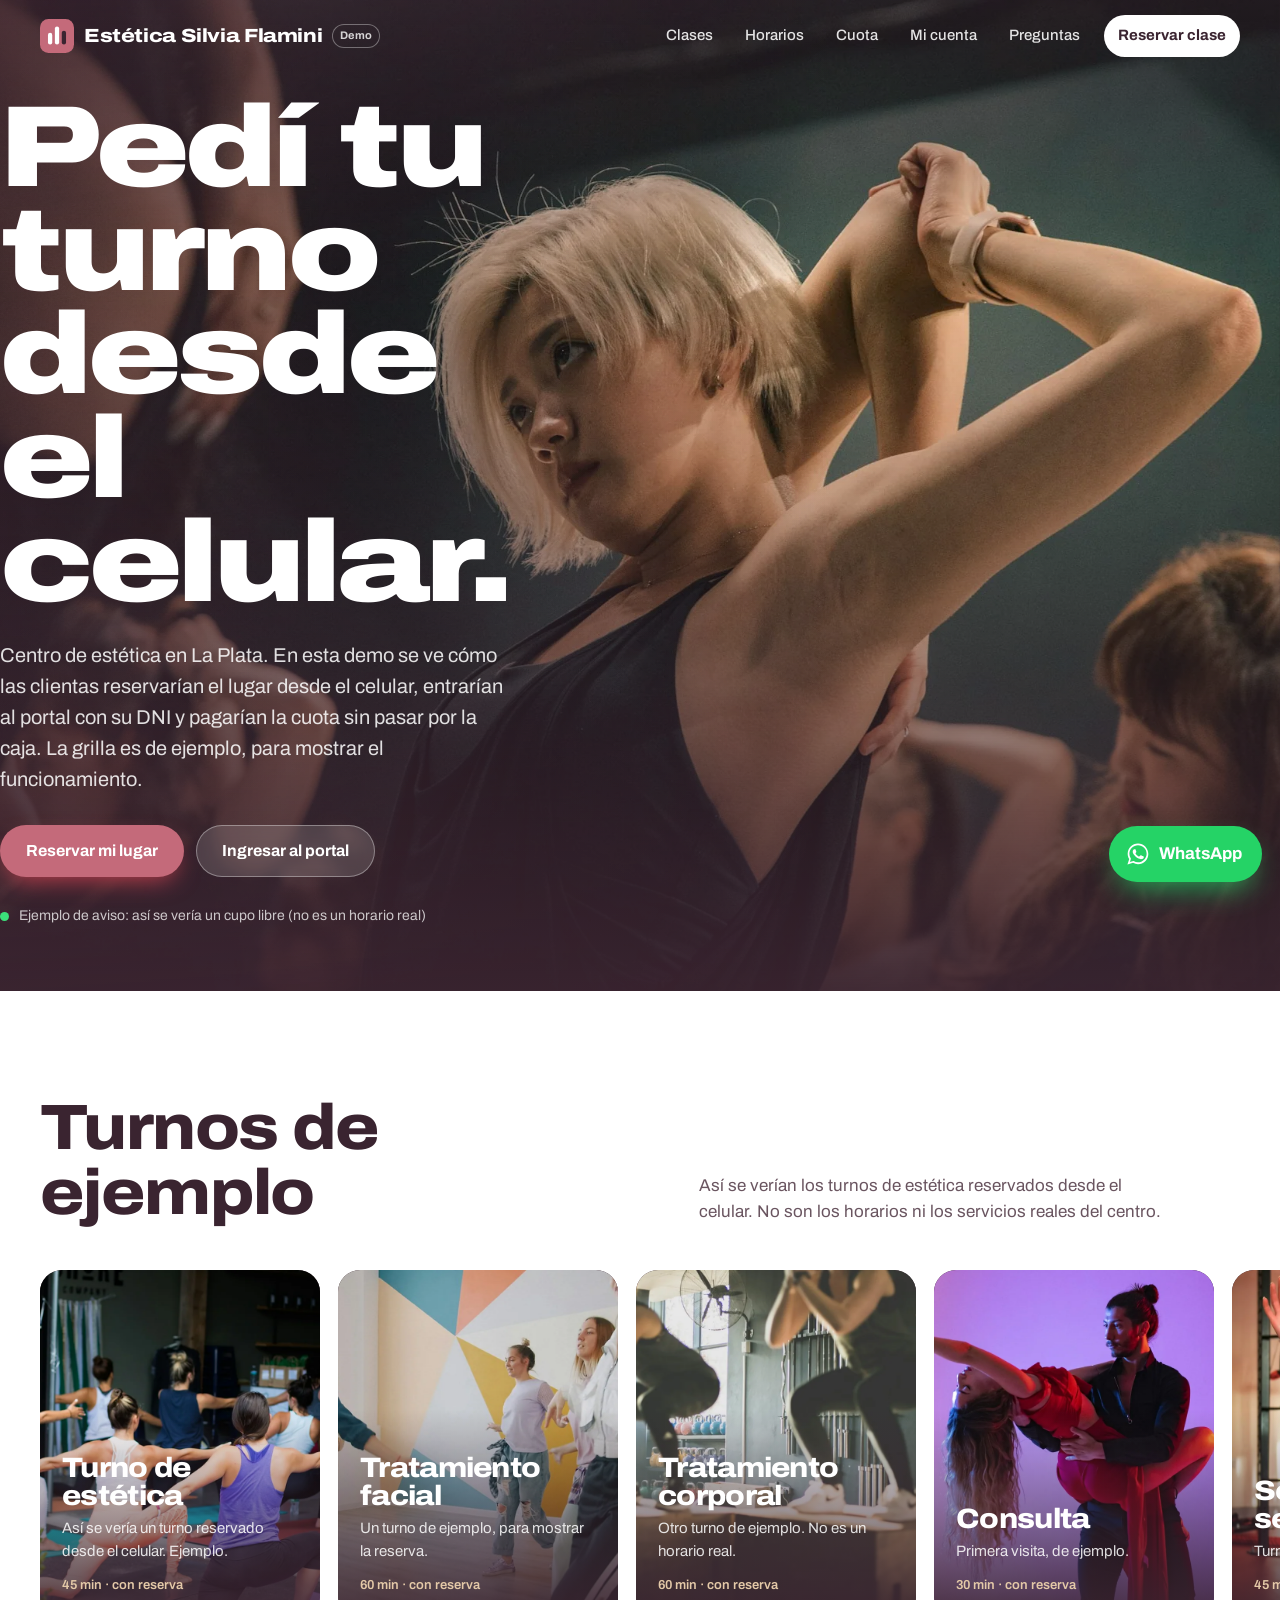
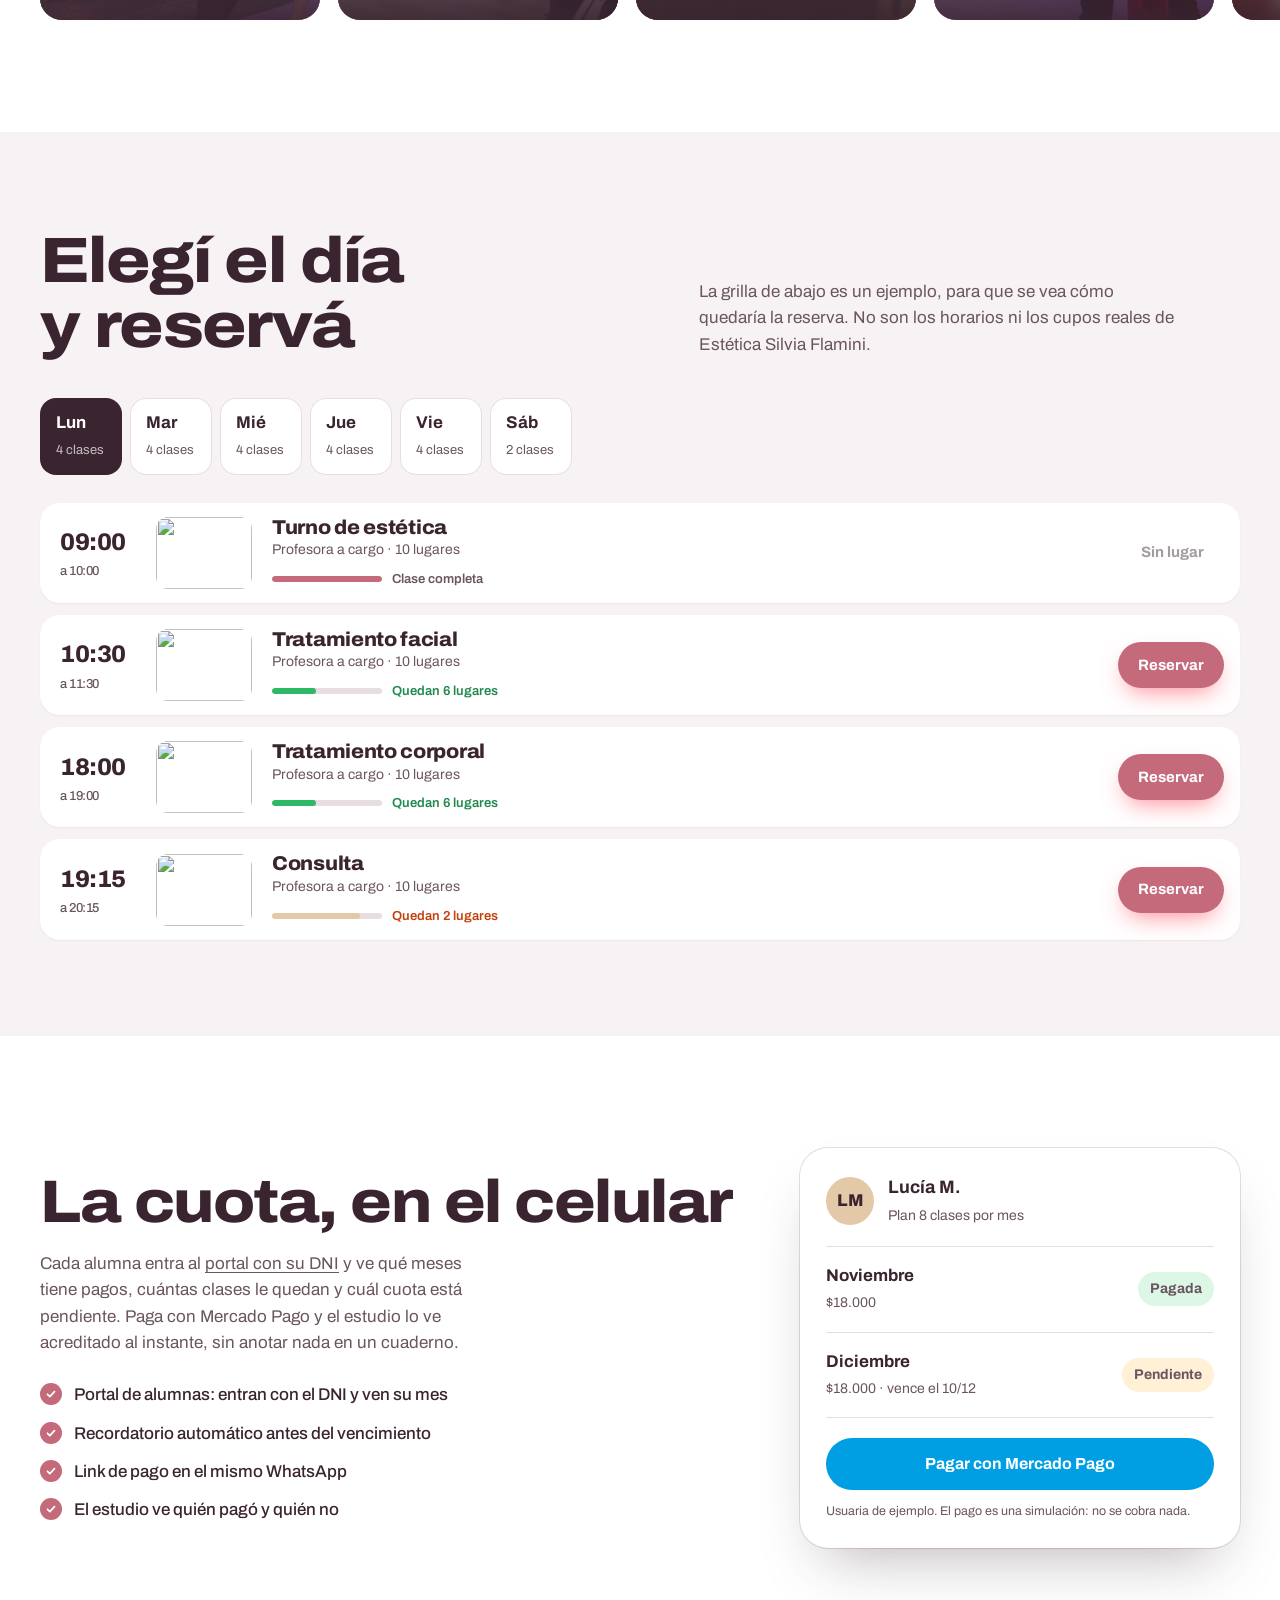
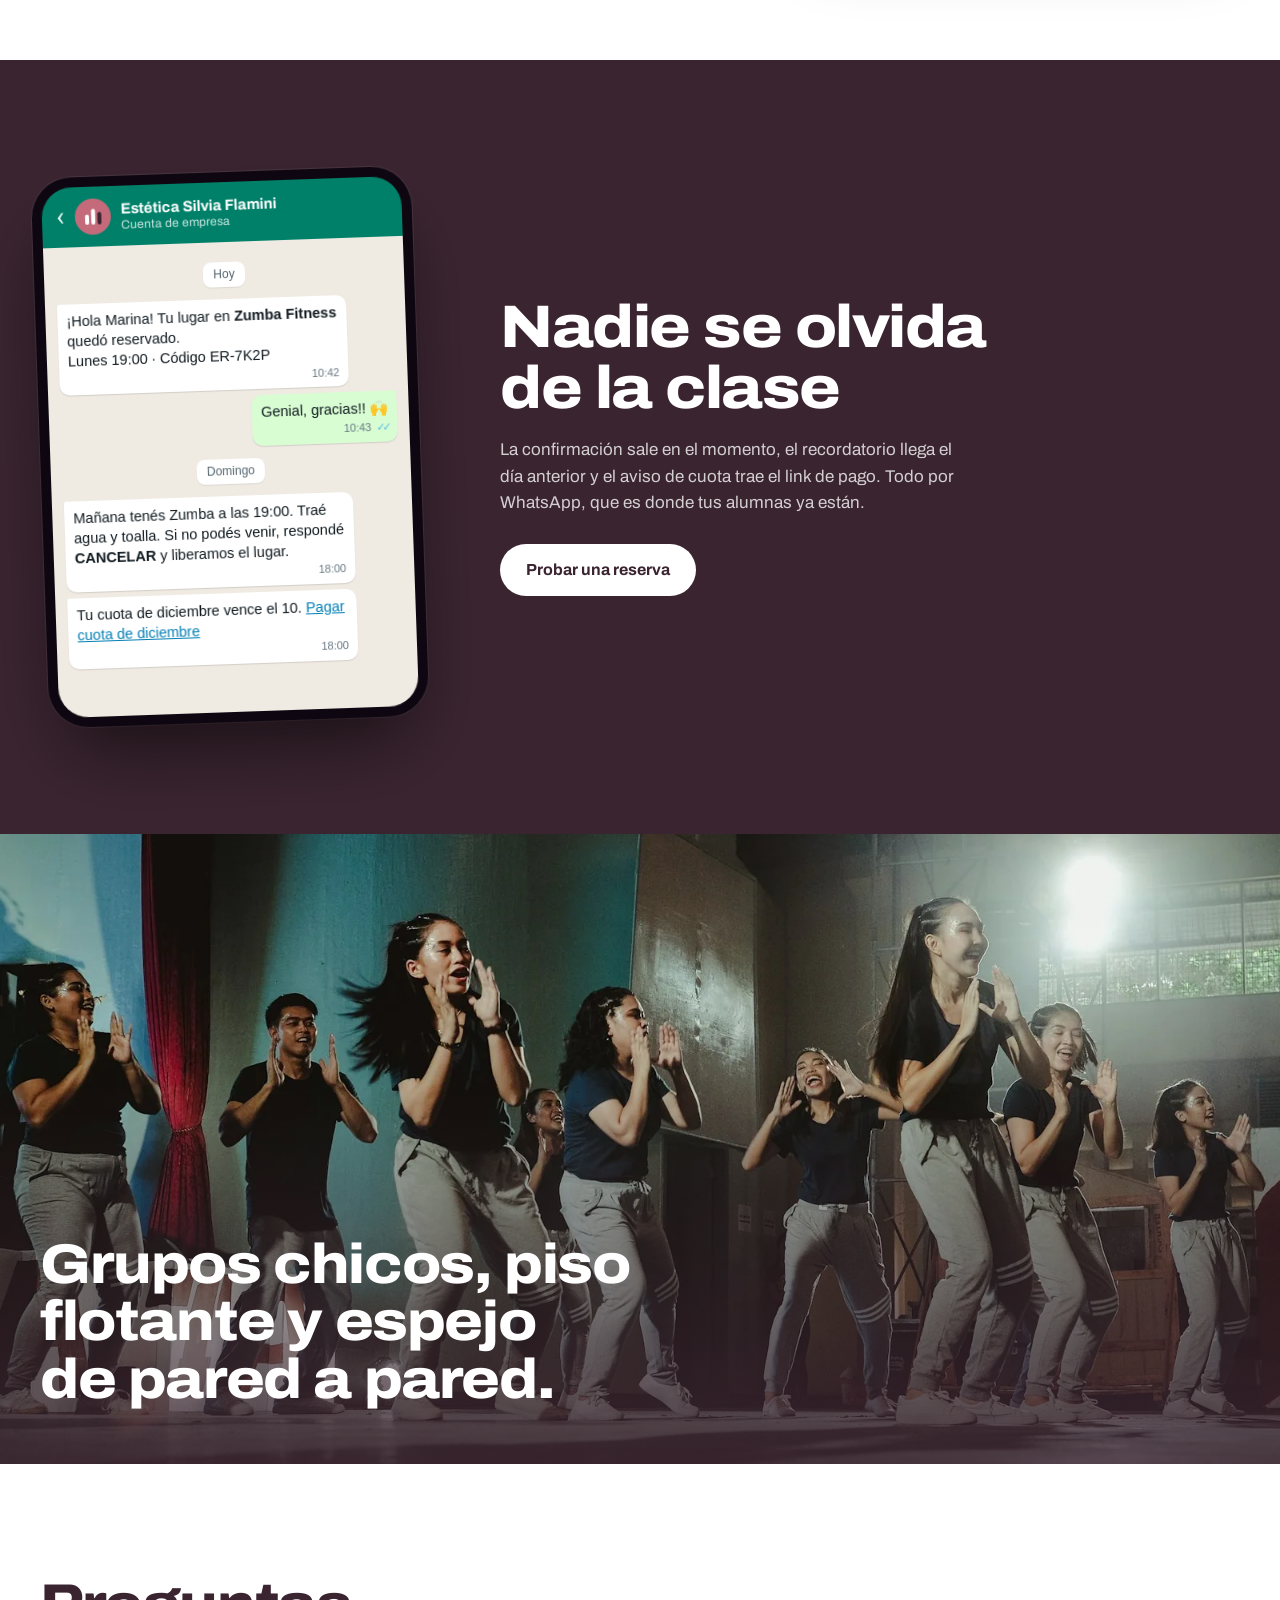
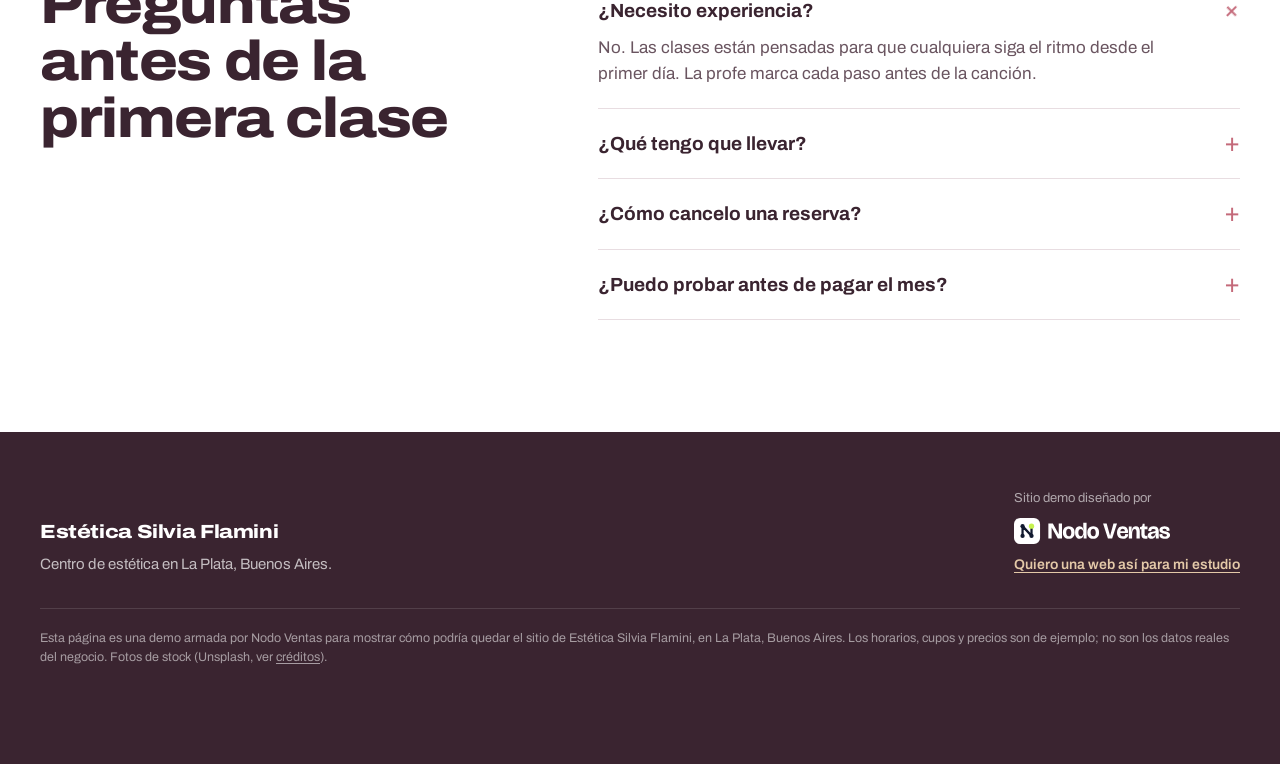
==== index.html @ 3a7e51ef "Demo personalizada de Nodo Ventas: demo-estetica-silvia-flamini-la-plata" ====
<!DOCTYPE html>
<html lang="es-AR">
<head>
  <meta charset="utf-8">
  <meta name="viewport" content="width=device-width, initial-scale=1, viewport-fit=cover">
  <title>Estética Silvia Flamini · La Plata</title>
  <meta name="description" content="Demo de Nodo Ventas para Estética Silvia Flamini, centro de estética en La Plata: reserva desde el celular, portal y cuota. Horarios y precios de ejemplo.">
  <meta name="robots" content="noindex, nofollow">
  <meta name="theme-color" content="#3A2430">
  <link rel="icon" href="favicon.svg" type="image/svg+xml">
  <link rel="preconnect" href="https://fonts.googleapis.com">
  <link rel="preconnect" href="https://fonts.gstatic.com" crossorigin>
  <link href="https://fonts.googleapis.com/css2?family=Archivo:wdth,wght@62..125,400..900&display=swap" rel="stylesheet">
  <link rel="preload" as="image" href="img/hero.webp">
  <link rel="stylesheet" href="styles.css">
</head>
<body>
  <a class="skip" href="#contenido">Saltar al contenido</a>

  <header class="site-header" id="top">
    <div class="wrap header-inner">
      <a class="brand" href="#inicio" aria-label="Estética Silvia Flamini, inicio">
        <svg class="brand-mark" viewBox="0 0 64 64" aria-hidden="true"><rect width="64" height="64" rx="16" fill="#C46A7A"/><rect x="15" y="26" width="8" height="22" rx="4" fill="#fff"/><rect x="28" y="14" width="8" height="34" rx="4" fill="#fff"/><rect x="41" y="22" width="8" height="26" rx="4" fill="#3A2430"/></svg>
        <span class="brand-name">Estética Silvia Flamini</span>
      </a>
      <a class="demo-tag" href="oferta/" title="Sitio demo hecho por Nodo Ventas">Demo</a>
      <button class="menu-btn" type="button" aria-expanded="false" aria-controls="nav" aria-label="Abrir menú"><span></span><span></span></button>
      <nav class="nav" id="nav">
        <a href="#clases">Clases</a>
        <a href="#horarios">Horarios</a>
        <a href="#cuota">Cuota</a>
        <a href="mi-cuenta/">Mi cuenta</a>
        <a href="#preguntas">Preguntas</a>
        <a class="nav-cta" href="#horarios">Reservar clase</a>
      </nav>
    </div>
  </header>

  <main id="contenido">
    <section class="hero" id="inicio">
      <img class="hero-img" src="img/hero.webp" alt="Alumna bailando con los brazos en alto en una clase" width="1920" height="1280" fetchpriority="high">
      <div class="hero-shade" aria-hidden="true"></div>
      <div class="wrap hero-inner no-video">
        <div class="hero-copy">
        <h1 class="hero-title"><span>Pedí tu turno</span> <span>desde el celular.</span></h1>
        <p class="hero-lead">Centro de estética en La Plata. En esta demo se ve cómo las clientas reservarían el lugar desde el celular, entrarían al portal con su DNI y pagarían la cuota sin pasar por la caja. La grilla es de ejemplo, para mostrar el funcionamiento.</p>
        <div class="hero-actions">
          <a class="btn btn-coral" href="#horarios">Reservar mi lugar</a>
          <a class="btn btn-glass" href="mi-cuenta/">Ingresar al portal</a>
        </div>
        <p class="hero-meta"><span class="live-dot" aria-hidden="true"></span> Ejemplo de aviso: así se vería un cupo libre (no es un horario real)</p>
        </div>
      </div>
    </section>

    <section class="clases" id="clases" aria-labelledby="clases-title">
      <div class="wrap section-head">
        <h2 id="clases-title">Turnos de ejemplo</h2>
        <p>Así se verían los turnos de estética reservados desde el celular. No son los horarios ni los servicios reales del centro.</p>
      </div>
      <div class="rail" tabindex="0" aria-label="Clases del estudio">
        <article class="class-tile">
          <img src="img/clase-stretch.webp" alt="Espacio de trabajo en un estudio" loading="lazy" width="1200" height="900">
          <div class="tile-copy"><h3>Turno de estética</h3><p>Así se vería un turno reservado desde el celular. Ejemplo.</p><span class="tile-meta">45 min · con reserva</span></div>
        </article>
        <article class="class-tile">
          <img src="img/clase-coreo.webp" alt="Espacio de trabajo" loading="lazy" width="1200" height="900">
          <div class="tile-copy"><h3>Tratamiento facial</h3><p>Un turno de ejemplo, para mostrar la reserva.</p><span class="tile-meta">60 min · con reserva</span></div>
        </article>
        <article class="class-tile">
          <img src="img/clase-funcional.webp" alt="Espacio de trabajo" loading="lazy" width="1200" height="900">
          <div class="tile-copy"><h3>Tratamiento corporal</h3><p>Otro turno de ejemplo. No es un horario real.</p><span class="tile-meta">60 min · con reserva</span></div>
        </article>
        <article class="class-tile">
          <img src="img/clase-latino.webp" alt="Recepción o sala" loading="lazy" width="1200" height="900">
          <div class="tile-copy"><h3>Consulta</h3><p>Primera visita, de ejemplo.</p><span class="tile-meta">30 min · con reserva</span></div>
        </article>
        <article class="class-tile">
          <img src="img/clase-hiit.webp" alt="Espacio de trabajo" loading="lazy" width="1200" height="900">
          <div class="tile-copy"><h3>Sesión de seguimiento</h3><p>Turno de ejemplo para volver.</p><span class="tile-meta">45 min · con reserva</span></div>
        </article>
        <article class="class-tile">
          <img src="img/clase-zumba.webp" alt="Espacio de trabajo" loading="lazy" width="1200" height="900">
          <div class="tile-copy"><h3>Estética integral</h3><p>Turno de ejemplo. Los servicios reales se confirman con el centro.</p><span class="tile-meta">45 min · con reserva</span></div>
        </article>
      </div>
    </section>

    <section class="horarios" id="horarios" aria-labelledby="horarios-title">
      <div class="wrap">
        <div class="section-head">
          <h2 id="horarios-title">Elegí el día y reservá</h2>
          <p>La grilla de abajo es un ejemplo, para que se vea cómo quedaría la reserva. No son los horarios ni los cupos reales de Estética Silvia Flamini.</p>
        </div>
        <div class="days" role="tablist" aria-label="Día de la semana" id="days"></div>
        <div class="schedule" id="schedule" role="tabpanel" aria-live="polite"></div>
      </div>
    </section>

    <section class="cuota" id="cuota" aria-labelledby="cuota-title">
      <div class="wrap cuota-grid">
        <div class="cuota-copy">
          <h2 id="cuota-title">La cuota, en el celular</h2>
          <p>Cada alumna entra al <a href="mi-cuenta/">portal con su DNI</a> y ve qué meses tiene pagos, cuántas clases le quedan y cuál cuota está pendiente. Paga con Mercado Pago y el estudio lo ve acreditado al instante, sin anotar nada en un cuaderno.</p>
          <ul class="ticks">
            <li>Portal de alumnas: entran con el DNI y ven su mes</li>
            <li>Recordatorio automático antes del vencimiento</li>
            <li>Link de pago en el mismo WhatsApp</li>
            <li>El estudio ve quién pagó y quién no</li>
          </ul>
        </div>
        <div class="account" aria-label="Cuenta de alumna de ejemplo">
          <div class="account-head">
            <div class="avatar" aria-hidden="true">LM</div>
            <div><strong>Lucía M.</strong><span>Plan 8 clases por mes</span></div>
          </div>
          <div class="fee-row"><div><strong>Noviembre</strong><span>$18.000</span></div><span class="badge badge-ok">Pagada</span></div>
          <div class="fee-row" id="fee-dic"><div><strong>Diciembre</strong><span>$18.000 · vence el 10/12</span></div><span class="badge badge-pend" id="badge-dic">Pendiente</span></div>
          <button class="btn btn-mp" type="button" id="btn-mp">Pagar con Mercado Pago</button>
          <p class="fine-print">Usuaria de ejemplo. El pago es una simulación: no se cobra nada.</p>
        </div>
      </div>
    </section>

    <section class="avisos" aria-labelledby="avisos-title">
      <div class="wrap avisos-grid">
        <div class="phone" aria-hidden="true">
          <div class="wa-top"><span class="wa-back">‹</span><span class="wa-ava"><svg viewBox="0 0 64 64"><rect width="64" height="64" rx="32" fill="#C46A7A"/><rect x="18" y="28" width="7" height="18" rx="3.5" fill="#fff"/><rect x="29" y="18" width="7" height="28" rx="3.5" fill="#fff"/><rect x="40" y="24" width="7" height="22" rx="3.5" fill="#3A2430"/></svg></span><span class="wa-name"><b>Estética Silvia Flamini</b><small>Cuenta de empresa</small></span></div>
          <div class="wa-body">
            <div class="wa-day">Hoy</div>
            <div class="bubble in"><p>¡Hola Marina! Tu lugar en <b>Zumba Fitness</b> quedó reservado.<br>Lunes 19:00 · Código ER-7K2P</p><time>10:42</time></div>
            <div class="bubble out"><p>Genial, gracias!! 🙌</p><time>10:43 <span class="ticks-blue">✓✓</span></time></div>
            <div class="wa-day">Domingo</div>
            <div class="bubble in"><p>Mañana tenés Zumba a las 19:00. Traé agua y toalla. Si no podés venir, respondé <b>CANCELAR</b> y liberamos el lugar.</p><time>18:00</time></div>
            <div class="bubble in"><p>Tu cuota de diciembre vence el 10. <span class="wa-link">Pagar cuota de diciembre</span></p><time>18:00</time></div>
          </div>
        </div>
        <div class="avisos-copy">
          <h2 id="avisos-title">Nadie se olvida de la clase</h2>
          <p>La confirmación sale en el momento, el recordatorio llega el día anterior y el aviso de cuota trae el link de pago. Todo por WhatsApp, que es donde tus alumnas ya están.</p>
          <a class="btn btn-ink" href="#horarios">Probar una reserva</a>
        </div>
      </div>
    </section>

    <section class="sala" aria-label="El estudio">
      <img src="img/grupo-hiphop.webp" alt="Grupo bailando una coreografía frente al espejo" loading="lazy" width="1600" height="1000">
      <div class="wrap sala-copy">
        <h2>Grupos chicos, piso flotante y espejo de pared a pared.</h2>
      </div>
    </section>

    <section class="faq" id="preguntas" aria-labelledby="faq-title">
      <div class="wrap faq-grid">
        <h2 id="faq-title">Preguntas antes de la primera clase</h2>
        <div>
          <details open><summary>¿Necesito experiencia?</summary><p>No. Las clases están pensadas para que cualquiera siga el ritmo desde el primer día. La profe marca cada paso antes de la canción.</p></details>
          <details><summary>¿Qué tengo que llevar?</summary><p>Zapatillas cómodas, ropa para moverte, agua y una toalla chica. Las colchonetas las pone el estudio.</p></details>
          <details><summary>¿Cómo cancelo una reserva?</summary><p>Respondé CANCELAR al WhatsApp de confirmación hasta 2 horas antes. El lugar se libera para otra alumna.</p></details>
          <details><summary>¿Puedo probar antes de pagar el mes?</summary><p>Sí, la primera clase es de prueba. Reservala como cualquier otra y avisanos que es tu primera vez.</p></details>
        </div>
      </div>
    </section>
  </main>

  <footer class="site-footer">
    <div class="wrap footer-grid">
      <div class="footer-brand">
        <span class="brand-name">Estética Silvia Flamini</span>
        <p>Centro de estética en La Plata, Buenos Aires.</p>
      </div>
      <div class="made-by">
        <span>Sitio demo diseñado por</span>
        <a href="oferta/" aria-label="Nodo Ventas, ver la oferta"><img src="img/nodo/nodo-ventas-logo-blanco.svg" alt="Nodo Ventas" width="150" height="25"></a>
        <a class="made-link" href="oferta/">Quiero una web así para mi estudio</a>
      </div>
    </div>
    <p class="wrap legal">Esta página es una demo armada por Nodo Ventas para mostrar cómo podría quedar el sitio de Estética Silvia Flamini, en La Plata, Buenos Aires. Los horarios, cupos y precios son de ejemplo; no son los datos reales del negocio. Fotos de stock (Unsplash, ver <a href="CREDITS.md">créditos</a>).</p>
  </footer>

  <a class="wa-float" href="https://wa.me/5491100000000?text=Hola%21%20Quiero%20reservar%20una%20clase%20de%20prueba" id="btn-wa" target="_blank" rel="noopener" aria-label="Escribir por WhatsApp">
    <svg viewBox="0 0 32 32" aria-hidden="true"><path fill="currentColor" d="M16 3C9 3 3.3 8.6 3.3 15.6c0 2.4.7 4.7 1.9 6.7L3 29l6.9-2.1c1.9 1 4 1.6 6.1 1.6 7 0 12.7-5.6 12.7-12.6S23 3 16 3zm0 23.2c-1.9 0-3.8-.5-5.4-1.5l-.4-.2-4.1 1.2 1.2-4-.3-.4a10.4 10.4 0 0 1-1.6-5.6C5.4 9.9 10.1 5.3 16 5.3s10.6 4.6 10.6 10.3S21.9 26.2 16 26.2zm5.8-7.7c-.3-.2-1.9-.9-2.2-1-.3-.1-.5-.2-.7.2-.2.3-.8 1-1 1.2-.2.2-.4.2-.7.1-.3-.2-1.3-.5-2.5-1.6-.9-.8-1.6-1.8-1.7-2.1-.2-.3 0-.5.1-.6l.5-.6c.2-.2.2-.3.3-.6.1-.2 0-.4 0-.6l-1-2.4c-.3-.6-.5-.5-.7-.5h-.6c-.2 0-.6.1-.9.4-.3.3-1.2 1.1-1.2 2.7s1.2 3.2 1.4 3.4c.2.2 2.4 3.6 5.8 5 2.9 1.1 3.4.9 4 .8.6-.1 1.9-.8 2.2-1.5.3-.8.3-1.4.2-1.5-.1-.2-.3-.3-.6-.4z"/></svg>
    <span>WhatsApp</span>
  </a>

  <div class="modal" id="modal-reserva" hidden>
    <div class="sheet" role="dialog" aria-modal="true" aria-labelledby="reserva-titulo">
      <button class="sheet-x" type="button" data-close aria-label="Cerrar">×</button>
      <div id="reserva-form">
        <h2 id="reserva-titulo">Reservar lugar</h2>
        <p class="class-resume" id="reserva-resumen"></p>
        <label for="nombre">Tu nombre</label>
        <input id="nombre" name="nombre" autocomplete="name" required placeholder="Marina López">
        <label for="whatsapp">Tu WhatsApp</label>
        <input id="whatsapp" name="whatsapp" inputmode="tel" autocomplete="tel" required placeholder="362 455-0000">
        <button class="btn btn-coral btn-block" type="button" id="btn-confirmar">Confirmar reserva</button>
        <p class="fine-print">Demo: los datos quedan solo en este celular y no se envía ningún mensaje.</p>
      </div>
      <div id="reserva-ok" hidden>
        <div class="ok-head">
          <span class="ok-check" aria-hidden="true"><svg viewBox="0 0 24 24"><path d="M5 12.5l4.2 4.2L19 7" fill="none" stroke="currentColor" stroke-width="2.6" stroke-linecap="round" stroke-linejoin="round"/></svg></span>
          <div><h2>Lugar reservado</h2><p class="class-resume" id="ok-resumen"></p></div>
        </div>
        <p class="wa-label">Este WhatsApp le llega a la alumna:</p>
        <div class="wa-mini">
          <div class="wa-top"><span class="wa-ava"><svg viewBox="0 0 64 64"><rect width="64" height="64" rx="32" fill="#C46A7A"/><rect x="18" y="28" width="7" height="18" rx="3.5" fill="#fff"/><rect x="29" y="18" width="7" height="28" rx="3.5" fill="#fff"/><rect x="40" y="24" width="7" height="22" rx="3.5" fill="#3A2430"/></svg></span><span class="wa-name"><b>Estética Silvia Flamini</b><small>en línea</small></span></div>
          <div class="wa-body"><div class="bubble in" id="ok-wa"></div></div>
        </div>
        <button class="btn btn-ink btn-block" type="button" data-close>Listo</button>
      </div>
    </div>
  </div>

  <div class="modal" id="modal-pago" hidden>
    <div class="sheet" role="dialog" aria-modal="true" aria-labelledby="pago-titulo">
      <button class="sheet-x" type="button" data-close aria-label="Cerrar">×</button>
      <div id="pago-form">
        <h2 id="pago-titulo">Cuota de diciembre</h2>
        <p class="pay-amount">$18.000</p>
        <p class="class-resume">Plan 8 clases · Estética Silvia Flamini</p>
        <fieldset class="pay-methods">
          <legend>Medio de pago</legend>
          <label><input type="radio" name="pm" checked> Dinero en cuenta de Mercado Pago</label>
          <label><input type="radio" name="pm"> Tarjeta de débito o crédito</label>
        </fieldset>
        <button class="btn btn-mp btn-block" type="button" id="btn-pagar">Pagar $18.000</button>
        <p class="fine-print">Simulación de demo: no se abre un checkout real ni se cobra nada.</p>
      </div>
      <div id="pago-ok" hidden>
        <div class="ok-head">
          <span class="ok-check" aria-hidden="true"><svg viewBox="0 0 24 24"><path d="M5 12.5l4.2 4.2L19 7" fill="none" stroke="currentColor" stroke-width="2.6" stroke-linecap="round" stroke-linejoin="round"/></svg></span>
          <div><h2>Pago aprobado</h2><p class="class-resume">Diciembre quedó acreditado en tu cuenta.</p></div>
        </div>
        <button class="btn btn-ink btn-block" type="button" data-close>Volver</button>
      </div>
    </div>
  </div>

  <script src="app.js"></script>
</body>
</html>
---- styles.css ----
:root {
  --plum: #3A2430;
  --plum-2: #4C3040;
  --coral: #C46A7A;
  --coral-ink: #A65364;
  --amber: #E4C9A8;
  --paper: #FFFFFF;
  --mist: #F7F3F4;
  --ink: #3A2430;
  --ink-soft: #6A5560;
  --line: #E8DDE1;
  --mp: #009EE3;
  --wa: #25D366;
  --font: "Archivo", "Helvetica Neue", Arial, sans-serif;
  --max: 1200px;
  --ease: cubic-bezier(.16, 1, .3, 1);
}
*, *::before, *::after { box-sizing: border-box; }
html { scroll-behavior: smooth; -webkit-text-size-adjust: 100%; }
@media (prefers-reduced-motion: reduce) { html { scroll-behavior: auto; } *, *::before, *::after { animation: none !important; transition: none !important; } }
body { margin: 0; background: var(--paper); color: var(--ink); font-family: var(--font); font-size: 17px; line-height: 1.55; -webkit-font-smoothing: antialiased; font-variation-settings: "wdth" 100; }
::selection { background: var(--coral); color: #fff; }
img { max-width: 100%; display: block; }
a { color: inherit; text-underline-offset: .18em; }
button, input { font: inherit; color: inherit; }
button { cursor: pointer; }
:focus-visible { outline: 3px solid var(--amber); outline-offset: 3px; border-radius: 6px; }
h1, h2, h3 { margin: 0; line-height: 1.02; letter-spacing: -0.025em; font-weight: 800; font-stretch: 112%; font-variation-settings: "wdth" 112; text-wrap: balance; }
p { margin: 0; }
.wrap { width: min(var(--max), calc(100% - 40px)); margin-inline: auto; }
.skip { position: absolute; left: 12px; top: -48px; z-index: 100; background: var(--amber); color: var(--ink); padding: 8px 12px; border-radius: 8px; }
.skip:focus { top: 12px; }

/* header */
.site-header { position: fixed; inset: 0 0 auto; z-index: 40; color: #fff; transition: background .4s var(--ease), box-shadow .4s var(--ease); }
.site-header.solid { background: rgba(36, 16, 43, .92); backdrop-filter: saturate(1.4) blur(14px); box-shadow: 0 1px 0 rgba(255,255,255,.08); }
.header-inner { display: flex; align-items: center; justify-content: space-between; min-height: 72px; gap: 16px; }
.brand { display: inline-flex; align-items: center; gap: 10px; text-decoration: none; }
.brand-mark { width: 34px; height: 34px; }
.brand-name { font-weight: 800; font-size: 19px; letter-spacing: -0.02em; font-variation-settings: "wdth" 118; }
.nav { display: flex; align-items: center; gap: 4px; }
.nav a { text-decoration: none; font-size: 15px; font-weight: 500; padding: 9px 14px; border-radius: 999px; opacity: .88; transition: background .2s, opacity .2s; }
.nav a:hover { opacity: 1; background: rgba(255,255,255,.1); }
.nav .nav-cta { background: #fff; color: var(--plum); font-weight: 700; opacity: 1; margin-left: 6px; }
.nav .nav-cta:hover { background: var(--amber); }
.menu-btn { display: none; width: 44px; height: 44px; border: 0; border-radius: 12px; background: rgba(255,255,255,.12); position: relative; }
.menu-btn span { position: absolute; left: 13px; right: 13px; height: 2px; background: #fff; border-radius: 2px; transition: transform .3s var(--ease); }
.menu-btn span:first-child { top: 17px; } .menu-btn span:last-child { top: 25px; }
.menu-btn[aria-expanded="true"] span:first-child { transform: translateY(4px) rotate(45deg); }
.menu-btn[aria-expanded="true"] span:last-child { transform: translateY(-4px) rotate(-45deg); }
@media (max-width: 860px) {
  .menu-btn { display: block; }
  .nav { position: absolute; top: 72px; left: 12px; right: 12px; flex-direction: column; align-items: stretch; padding: 10px; border-radius: 18px; background: var(--plum); box-shadow: 0 24px 48px rgba(0,0,0,.35); opacity: 0; transform: translateY(-8px); pointer-events: none; transition: opacity .25s var(--ease), transform .25s var(--ease); }
  .nav.open { opacity: 1; transform: none; pointer-events: auto; }
  .nav a { padding: 14px 16px; font-size: 17px; }
  .nav .nav-cta { margin: 6px 0 0; text-align: center; }
}

/* buttons */
.btn { display: inline-flex; align-items: center; justify-content: center; gap: 8px; min-height: 52px; padding: 0 26px; border-radius: 999px; border: 0; font-weight: 700; font-size: 16px; text-decoration: none; transition: transform .2s var(--ease), background .2s, box-shadow .2s; }
.btn:active { transform: scale(.97); }
.btn-coral { background: var(--coral); color: #fff; box-shadow: 0 10px 24px -8px rgba(255,77,94,.7); }
.btn-coral:hover { background: var(--coral-ink); }
.btn-glass { background: rgba(255,255,255,.14); color: #fff; backdrop-filter: blur(8px); box-shadow: inset 0 0 0 1px rgba(255,255,255,.35); }
.btn-glass:hover { background: rgba(255,255,255,.24); }
.btn-ink { background: var(--plum); color: #fff; }
.btn-ink:hover { background: var(--plum-2); }
.btn-mp { background: var(--mp); color: #fff; }
.btn-mp:hover { background: #0088c4; }
.btn-ghost { background: transparent; box-shadow: inset 0 0 0 1.5px var(--line); color: var(--ink); }
.btn-block { width: 100%; }
.btn[disabled] { opacity: .45; cursor: not-allowed; box-shadow: none; }

/* hero */
.hero { position: relative; min-height: 100svh; display: flex; align-items: flex-end; color: #fff; overflow: hidden; background: var(--plum); }
.hero-img { position: absolute; inset: 0; width: 100%; height: 100%; object-fit: cover; object-position: 62% 30%; transform: scale(1.06); animation: settle 1.8s var(--ease) forwards; }
.hero-shade { position: absolute; inset: 0; background: linear-gradient(180deg, rgba(58, 36, 48,.55) 0%, rgba(58, 36, 48,0) 28%, rgba(58, 36, 48,.2) 50%, rgba(58, 36, 48,.94) 100%), linear-gradient(90deg, rgba(58, 36, 48,.7) 0%, rgba(58, 36, 48,0) 65%); }
.hero-inner { position: relative; padding: 96px 0 64px; display: grid; grid-template-columns: 1.15fr minmax(260px, 360px); gap: 40px; align-items: end; width: 100%; }
.hero-video { width: min(100%, 360px); aspect-ratio: 9 / 16; justify-self: end; border-radius: 22px; overflow: hidden; background: #000; box-shadow: 0 28px 60px -18px rgba(0,0,0,.7), 0 0 0 1px rgba(255,255,255,.14); }
.hero-video video { width: 100%; height: 100%; display: block; object-fit: contain; background: #000; }
.hero-copy { min-width: 0; }
.hero-title { font-size: clamp(50px, 9vw, 124px); line-height: .9; letter-spacing: -0.035em; font-weight: 900; font-variation-settings: "wdth" 125; max-width: 11ch; }
.hero-title span { display: inline-block; opacity: 0; transform: translateY(.35em); animation: rise .9s var(--ease) forwards; }
.hero-title span:nth-child(2) { animation-delay: .12s; }
.hero-title span:nth-child(3) { animation-delay: .24s; color: var(--amber); }
.hero-lead { max-width: 46ch; margin-top: 26px; font-size: clamp(17px, 1.6vw, 20px); color: rgba(255,255,255,.86); }
.hero-actions { display: flex; flex-wrap: wrap; gap: 12px; margin-top: 30px; }
.hero-meta { display: flex; align-items: center; gap: 10px; margin-top: 28px; font-size: 14px; color: rgba(255,255,255,.75); }
.live-dot { width: 9px; height: 9px; border-radius: 50%; background: #3BE07A; box-shadow: 0 0 0 0 rgba(59,224,122,.6); animation: pulse 2s infinite; }
@keyframes settle { to { transform: scale(1); } }
@keyframes rise { to { opacity: 1; transform: none; } }
@keyframes pulse { 70% { box-shadow: 0 0 0 10px rgba(59,224,122,0); } 100% { box-shadow: 0 0 0 0 rgba(59,224,122,0); } }

/* sections */
section { scroll-margin-top: 72px; }
.section-head { display: grid; grid-template-columns: 1.1fr 1fr; gap: 24px 64px; align-items: end; margin-bottom: 40px; }
.section-head h2 { font-size: clamp(36px, 5vw, 64px); }
.section-head p { color: var(--ink-soft); max-width: 48ch; }
@media (max-width: 860px) { .section-head { grid-template-columns: 1fr; margin-bottom: 28px; } }

.clases { padding: 104px 0 88px; }
.rail { display: grid; grid-auto-flow: column; grid-auto-columns: minmax(280px, 31%); gap: 18px; overflow-x: auto; scroll-snap-type: x mandatory; padding: 4px max(20px, calc((100% - var(--max)) / 2)) 24px; scroll-padding-inline: max(20px, calc((100% - var(--max)) / 2)); scrollbar-width: thin; scrollbar-color: var(--coral) var(--mist); }
.rail::-webkit-scrollbar { height: 6px; } .rail::-webkit-scrollbar-thumb { background: var(--coral); border-radius: 6px; } .rail::-webkit-scrollbar-track { background: var(--mist); }
@media (max-width: 860px) { .rail { grid-auto-columns: 78%; } }
.class-tile { position: relative; scroll-snap-align: start; border-radius: 22px; overflow: hidden; aspect-ratio: 4 / 5; background: var(--plum); color: #fff; isolation: isolate; }
.class-tile img { position: absolute; inset: 0; width: 100%; height: 100%; object-fit: cover; transition: transform .8s var(--ease); z-index: -1; }
.class-tile::after { content: ""; position: absolute; inset: 0; z-index: -1; background: linear-gradient(180deg, rgba(58, 36, 48,0) 40%, rgba(58, 36, 48,.92) 100%); }
.class-tile:hover img { transform: scale(1.05); }
.tile-copy { position: absolute; inset: auto 0 0; padding: 22px; }
.tile-copy h3 { font-size: 28px; }
.tile-copy p { margin-top: 6px; color: rgba(255,255,255,.85); font-size: 15px; }
.tile-meta { display: inline-block; margin-top: 12px; font-size: 13px; font-weight: 600; color: var(--amber); }

/* horarios */
.horarios { padding: 96px 0; background: var(--mist); }
.days { display: flex; gap: 8px; overflow-x: auto; padding-bottom: 6px; margin-bottom: 22px; scrollbar-width: none; }
.days::-webkit-scrollbar { display: none; }
.day { flex: 0 0 auto; min-width: 82px; padding: 12px 16px; border-radius: 16px; border: 0; background: #fff; color: var(--ink); text-align: left; box-shadow: inset 0 0 0 1px var(--line); transition: background .2s, color .2s; }
.day b { display: block; font-size: 17px; }
.day small { color: var(--ink-soft); font-size: 13px; }
.day[aria-selected="true"] { background: var(--plum); color: #fff; box-shadow: none; }
.day[aria-selected="true"] small { color: rgba(255,255,255,.7); }
.schedule { display: grid; gap: 12px; }
.slot { display: grid; grid-template-columns: 76px 96px 1fr auto; align-items: center; gap: 20px; padding: 14px 16px 14px 20px; border-radius: 20px; background: #fff; box-shadow: 0 1px 2px rgba(58, 36, 48,.06); animation: rise .5s var(--ease) both; opacity: 0; transform: translateY(8px); }
.slot:nth-child(2) { animation-delay: .05s; } .slot:nth-child(3) { animation-delay: .1s; }
.slot-time { font-size: 24px; font-weight: 800; font-variant-numeric: tabular-nums; letter-spacing: -0.02em; }
.slot-time small { display: block; font-size: 13px; font-weight: 500; color: var(--ink-soft); }
.slot img { width: 96px; height: 72px; object-fit: cover; border-radius: 12px; }
.slot h3 { font-size: 20px; letter-spacing: -0.015em; font-variation-settings: "wdth" 105; }
.slot-sub { color: var(--ink-soft); font-size: 14px; margin-top: 2px; }
.spots { display: flex; align-items: center; gap: 10px; margin-top: 8px; font-size: 13px; font-weight: 600; }
.bar { width: 110px; height: 6px; border-radius: 6px; background: var(--line); overflow: hidden; }
.bar i { display: block; height: 100%; background: var(--coral); border-radius: 6px; }
.spots.ok { color: #1F8A4C; } .spots.ok .bar i { background: #2EB866; }
.spots.warn { color: #C2410C; } .spots.warn .bar i { background: var(--amber); }
.spots.full { color: var(--ink-soft); }
.slot .btn { min-height: 46px; padding: 0 20px; font-size: 15px; }
@media (max-width: 720px) {
  .slot { grid-template-columns: 64px 1fr; grid-template-areas: "time info" "btn btn"; gap: 12px 14px; padding: 16px; }
  .slot img { display: none; }
  .slot-time { grid-area: time; font-size: 21px; }
  .slot-info { grid-area: info; }
  .slot .btn { grid-area: btn; width: 100%; }
}

/* cuota */
.cuota { padding: 112px 0; }
.cuota-grid { display: grid; grid-template-columns: 1fr minmax(320px, 440px); gap: 64px; align-items: center; }
.cuota-copy h2, .avisos-copy h2 { font-size: clamp(36px, 5vw, 60px); }
.cuota-copy > p, .avisos-copy > p { margin-top: 18px; color: var(--ink-soft); max-width: 46ch; }
.ticks { list-style: none; padding: 0; margin: 26px 0 0; display: grid; gap: 12px; }
.ticks li { display: flex; gap: 12px; align-items: flex-start; font-weight: 500; }
.ticks li::before { content: ""; flex: 0 0 22px; height: 22px; border-radius: 50%; background: var(--coral) url("data:image/svg+xml,%3Csvg xmlns='http://www.w3.org/2000/svg' viewBox='0 0 24 24'%3E%3Cpath d='M6 12.5l4 4L18 8' fill='none' stroke='white' stroke-width='3' stroke-linecap='round' stroke-linejoin='round'/%3E%3C/svg%3E") center/14px no-repeat; margin-top: 1px; }
.account { background: #fff; border-radius: 28px; padding: 26px; box-shadow: 0 30px 60px -24px rgba(58, 36, 48,.35), 0 0 0 1px var(--line); }
.account-head { display: flex; gap: 14px; align-items: center; padding-bottom: 18px; border-bottom: 1px solid var(--line); }
.account-head strong { display: block; font-size: 18px; } .account-head span { color: var(--ink-soft); font-size: 14px; }
.avatar { width: 48px; height: 48px; border-radius: 50%; display: grid; place-items: center; background: var(--amber); color: var(--plum); font-weight: 800; }
.fee-row { display: flex; justify-content: space-between; align-items: center; padding: 16px 0; border-bottom: 1px solid var(--line); }
.fee-row strong { display: block; } .fee-row span { color: var(--ink-soft); font-size: 14px; }
.badge { font-size: 13px; font-weight: 700; padding: 6px 12px; border-radius: 999px; }
.badge-ok { background: #DDF7E6; color: #136C38; }
.badge-pend { background: #FFF0D6; color: #9A4A00; }
.account .btn-mp { width: 100%; margin-top: 20px; }
.fine-print { font-size: 12.5px; color: var(--ink-soft); margin-top: 12px; }
@media (max-width: 860px) { .cuota-grid { grid-template-columns: 1fr; gap: 40px; } .cuota { padding: 80px 0; } }

/* avisos */
.avisos { padding: 112px 0; background: var(--plum); color: #fff; overflow: hidden; }
.avisos-grid { display: grid; grid-template-columns: minmax(300px, 380px) 1fr; gap: 80px; align-items: center; }
.avisos-copy > p { color: rgba(255,255,255,.78); }
.avisos-copy .btn { margin-top: 28px; background: #fff; color: var(--plum); }
.phone { border-radius: 40px; padding: 10px; background: #0E0711; box-shadow: 0 40px 80px -20px rgba(0,0,0,.6), 0 0 0 1px rgba(255,255,255,.08); transform: rotate(-2deg); }
.phone .wa-top { border-radius: 30px 30px 0 0; }
.phone .wa-body { border-radius: 0 0 30px 30px; min-height: 470px; }
@media (max-width: 860px) { .avisos-grid { grid-template-columns: 1fr; gap: 48px; } .phone { transform: none; max-width: 380px; } .avisos { padding: 80px 0; } }

/* whatsapp look */
.wa-top { display: flex; align-items: center; gap: 10px; padding: 12px 14px; background: #008069; color: #fff; }
.wa-back { font-size: 26px; line-height: 1; opacity: .9; }
.wa-ava { width: 36px; height: 36px; flex: 0 0 36px; } .wa-ava svg { width: 100%; height: 100%; }
.wa-name { display: flex; flex-direction: column; line-height: 1.2; } .wa-name b { font-size: 15px; } .wa-name small { font-size: 12px; opacity: .8; }
.wa-body { background: #EFEAE2; padding: 14px 12px 18px; display: flex; flex-direction: column; gap: 6px; color: #111B21; font-family: -apple-system, "Segoe UI", Roboto, Helvetica, Arial, sans-serif; font-size: 14.5px; line-height: 1.4; }
.wa-day { align-self: center; background: #fff; color: #54656F; font-size: 12px; padding: 4px 10px; border-radius: 8px; margin: 6px 0; box-shadow: 0 1px 1px rgba(0,0,0,.08); }
.bubble { max-width: 86%; padding: 7px 9px 6px; border-radius: 10px; box-shadow: 0 1px 1px rgba(0,0,0,.12); position: relative; }
.bubble.in { align-self: flex-start; background: #fff; border-top-left-radius: 2px; }
.bubble.out { align-self: flex-end; background: #D9FDD3; border-top-right-radius: 2px; }
.bubble time { display: block; text-align: right; font-size: 11px; color: #667781; margin-top: 2px; }
.ticks-blue { color: #53BDEB; letter-spacing: -3px; margin-left: 2px; }
.wa-link { color: #027EB5; text-decoration: underline; }

/* sala */
.sala { position: relative; min-height: 70vh; display: flex; align-items: flex-end; color: #fff; }
.sala img { position: absolute; inset: 0; width: 100%; height: 100%; object-fit: cover; }
.sala::before { content: ""; position: absolute; inset: 0; z-index: 1; background: linear-gradient(0deg, rgba(58, 36, 48,.85), rgba(58, 36, 48,0) 60%); }
.sala-copy { position: relative; z-index: 2; padding-bottom: 56px; }
.sala-copy h2 { font-size: clamp(30px, 4.4vw, 56px); max-width: 18ch; }

/* faq */
.faq { padding: 112px 0; }
.faq-grid { display: grid; grid-template-columns: 1fr 1.3fr; gap: 64px; }
.faq h2 { font-size: clamp(34px, 4.5vw, 56px); }
details { border-bottom: 1px solid var(--line); padding: 20px 0; }
summary { cursor: pointer; font-weight: 700; font-size: 19px; list-style: none; display: flex; justify-content: space-between; gap: 16px; }
summary::-webkit-details-marker { display: none; }
summary::after { content: "+"; font-weight: 400; font-size: 26px; line-height: 1; color: var(--coral); transition: transform .3s var(--ease); }
details[open] summary::after { transform: rotate(45deg); }
details p { margin-top: 10px; color: var(--ink-soft); max-width: 60ch; }
@media (max-width: 860px) { .faq-grid { grid-template-columns: 1fr; gap: 24px; } .faq { padding: 80px 0; } }

/* footer */
.site-footer { background: var(--plum); color: #fff; padding: 56px 0 96px; }
.footer-grid { display: flex; flex-wrap: wrap; justify-content: space-between; gap: 32px; align-items: flex-end; padding-bottom: 32px; border-bottom: 1px solid rgba(255,255,255,.12); }
.footer-brand p { color: rgba(255,255,255,.7); margin-top: 6px; font-size: 15px; }
.made-by { display: grid; gap: 10px; justify-items: start; }
.made-by > span { font-size: 13px; color: rgba(255,255,255,.6); }
.made-by img { height: 26px; width: auto; }
.made-link { font-size: 14px; font-weight: 600; color: var(--amber); }
.legal { font-size: 12.5px; color: rgba(255,255,255,.55); margin-top: 20px; }

/* floating */
.wa-float { position: fixed; right: 18px; bottom: 18px; z-index: 50; display: inline-flex; align-items: center; gap: 8px; height: 56px; padding: 0 20px 0 16px; border-radius: 999px; background: var(--wa); color: #fff; font-weight: 700; text-decoration: none; box-shadow: 0 14px 30px -10px rgba(37,211,102,.8); transition: transform .2s var(--ease); }
.wa-float:hover { transform: translateY(-2px); }
.wa-float svg { width: 26px; height: 26px; }
.demo-chip { position: fixed; left: 14px; bottom: 18px; z-index: 50; font-size: 12px; font-weight: 600; text-decoration: none; padding: 7px 12px; border-radius: 999px; background: rgba(58, 36, 48,.78); color: rgba(255,255,255,.9); backdrop-filter: blur(8px); box-shadow: inset 0 0 0 1px rgba(255,255,255,.18); }
@media (max-width: 520px) { .wa-float span { display: none; } .wa-float { padding: 0; width: 56px; justify-content: center; } }

/* modal */
.modal { position: fixed; inset: 0; z-index: 80; display: grid; place-items: end center; background: rgba(20,8,24,.55); backdrop-filter: blur(4px); padding: 0; }
@media (min-width: 640px) { .modal { place-items: center; padding: 24px; } }
.modal[hidden] { display: none; }
.sheet { position: relative; width: min(460px, 100%); max-height: 92svh; overflow: auto; background: #fff; color: var(--ink); border-radius: 26px 26px 0 0; padding: 30px 24px 26px; animation: sheet .45s var(--ease); }
@media (min-width: 640px) { .sheet { border-radius: 26px; } }
@keyframes sheet { from { transform: translateY(40px); opacity: 0; } }
.sheet h2 { font-size: 28px; }
.sheet-x { position: absolute; right: 14px; top: 14px; width: 38px; height: 38px; border-radius: 50%; border: 0; background: var(--mist); font-size: 22px; line-height: 1; }
.class-resume { color: var(--ink-soft); margin-top: 6px; }
.sheet label { display: block; font-weight: 600; font-size: 14px; margin: 18px 0 6px; }
.sheet input:not([type="radio"]) { width: 100%; height: 52px; border-radius: 14px; border: 1.5px solid var(--line); padding: 0 16px; font-size: 16px; background: #fff; }
.sheet input:focus { outline: none; border-color: var(--coral); box-shadow: 0 0 0 4px rgba(255,77,94,.15); }
.sheet .btn-block { margin-top: 22px; }
.ok-head { display: flex; gap: 14px; align-items: center; }
.ok-check { width: 52px; height: 52px; flex: 0 0 52px; border-radius: 50%; background: #2EB866; color: #fff; display: grid; place-items: center; animation: pop .5s var(--ease); }
.ok-check svg { width: 28px; height: 28px; }
@keyframes pop { from { transform: scale(.4); opacity: 0; } }
.wa-label { margin: 22px 0 8px; font-size: 13px; font-weight: 600; color: var(--ink-soft); }
.wa-mini { border-radius: 18px; overflow: hidden; box-shadow: 0 0 0 1px var(--line); }
.wa-mini .wa-body { min-height: 0; }
.wa-mini .bubble { animation: rise .5s .25s var(--ease) both; opacity: 0; transform: translateY(8px); }
.pay-amount { font-size: 44px; font-weight: 800; letter-spacing: -0.03em; margin-top: 10px; font-variant-numeric: tabular-nums; }
.pay-methods { border: 0; padding: 0; margin: 18px 0 0; display: grid; gap: 8px; }
.pay-methods legend { font-weight: 600; font-size: 14px; margin-bottom: 8px; }
.pay-methods label { margin: 0; display: flex; gap: 10px; align-items: center; padding: 14px; border-radius: 14px; box-shadow: inset 0 0 0 1.5px var(--line); font-weight: 500; }
.pay-methods label:has(input:checked) { box-shadow: inset 0 0 0 2px var(--mp); }
.pay-methods input { accent-color: var(--mp); }
.btn.loading { pointer-events: none; opacity: .8; }
.btn.loading::after { content: ""; width: 16px; height: 16px; border-radius: 50%; border: 2px solid rgba(255,255,255,.5); border-top-color: #fff; animation: spin .7s linear infinite; }
@keyframes spin { to { transform: rotate(360deg); } }

.demo-tag { margin-right: auto; margin-left: -6px; font-size: 11px; font-weight: 700; letter-spacing: .02em; text-decoration: none; padding: 3px 8px; border-radius: 999px; color: rgba(255,255,255,.8); box-shadow: inset 0 0 0 1px rgba(255,255,255,.35); }
.demo-tag:hover { color: #fff; box-shadow: inset 0 0 0 1px #fff; }
@media (max-width: 900px) {
  .hero { min-height: 0; align-items: stretch; overflow: hidden; }
  .hero-inner { grid-template-columns: 1fr; justify-items: center; padding: 88px 0 48px; gap: 28px; }
  .hero-video { width: min(100%, calc(68svh * 9 / 16), 380px); justify-self: center; }
  .hero-copy { width: 100%; }
}
@media (max-width: 600px) { .hero-img { object-position: 58% 18%; } }

.hero-inner.no-video { grid-template-columns: minmax(0, 34rem); }
@media (max-width: 860px) { .hero-inner.no-video { grid-template-columns: 1fr; } }
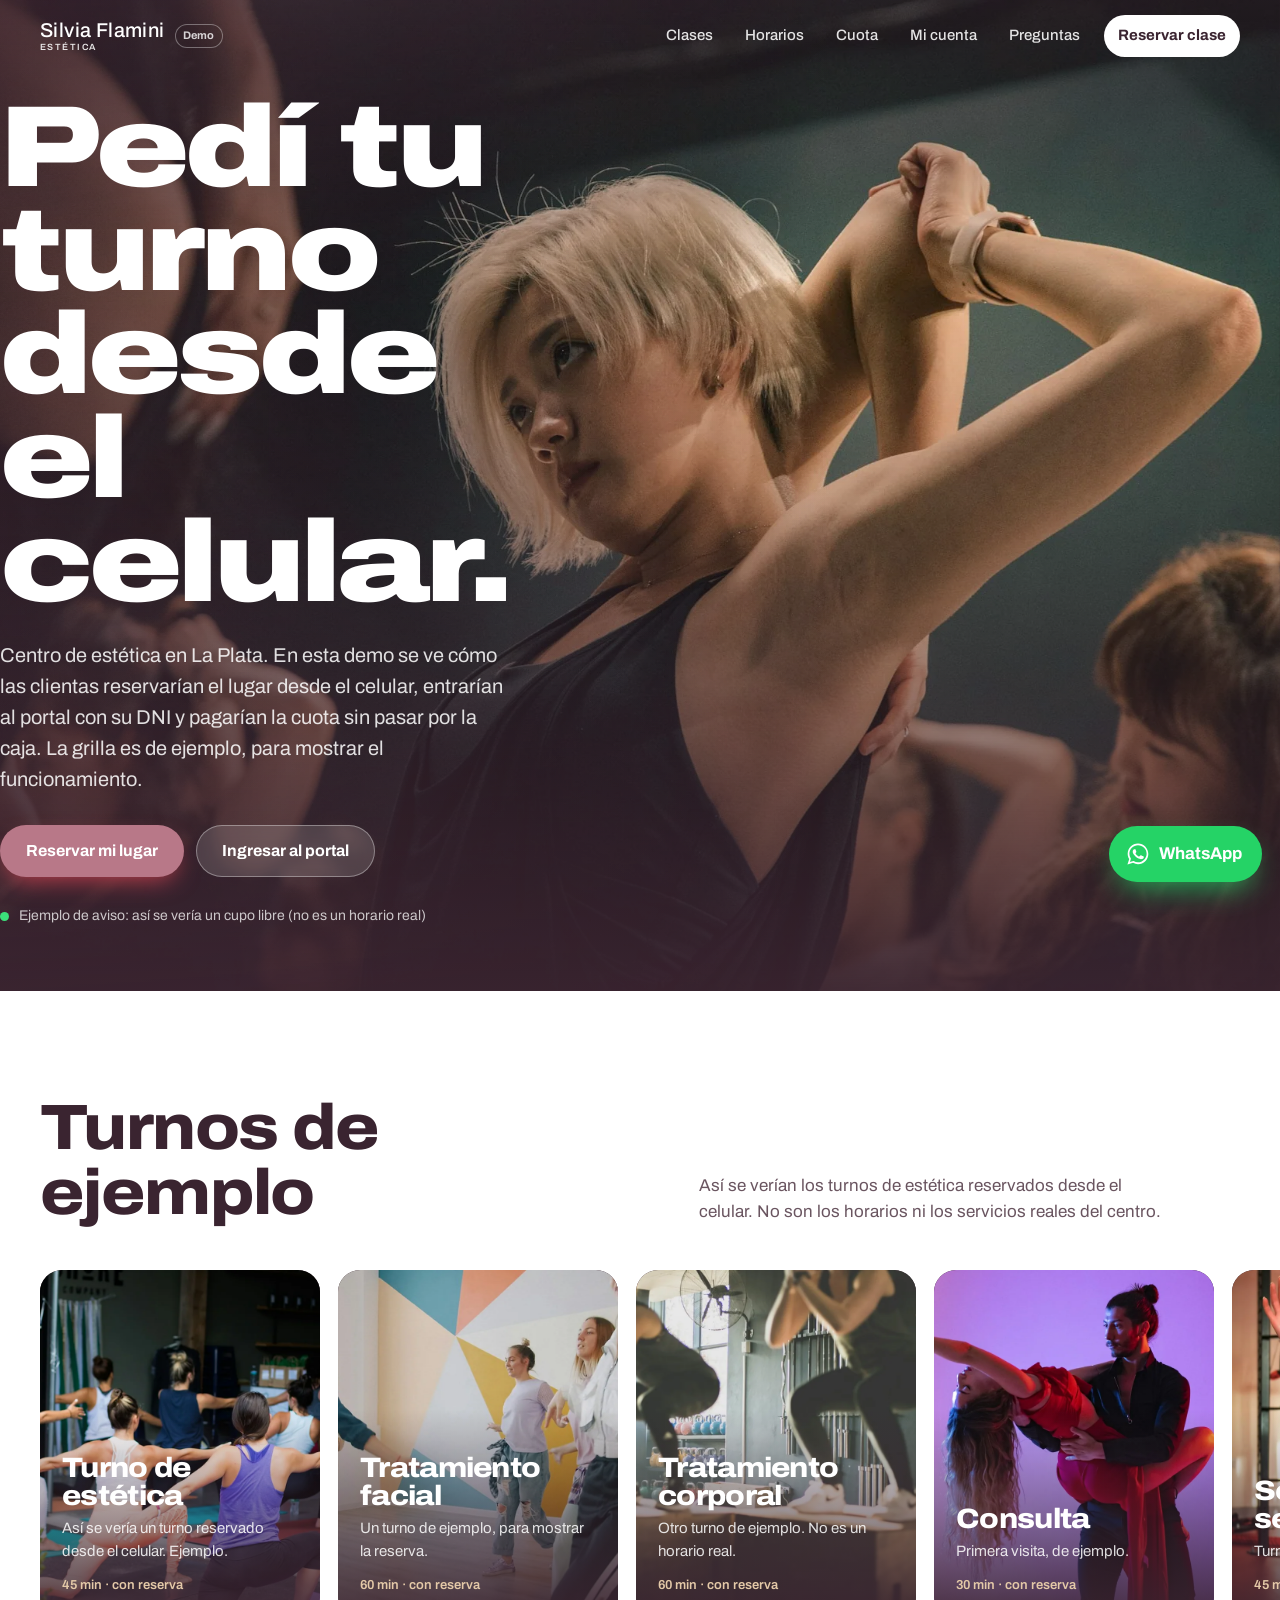
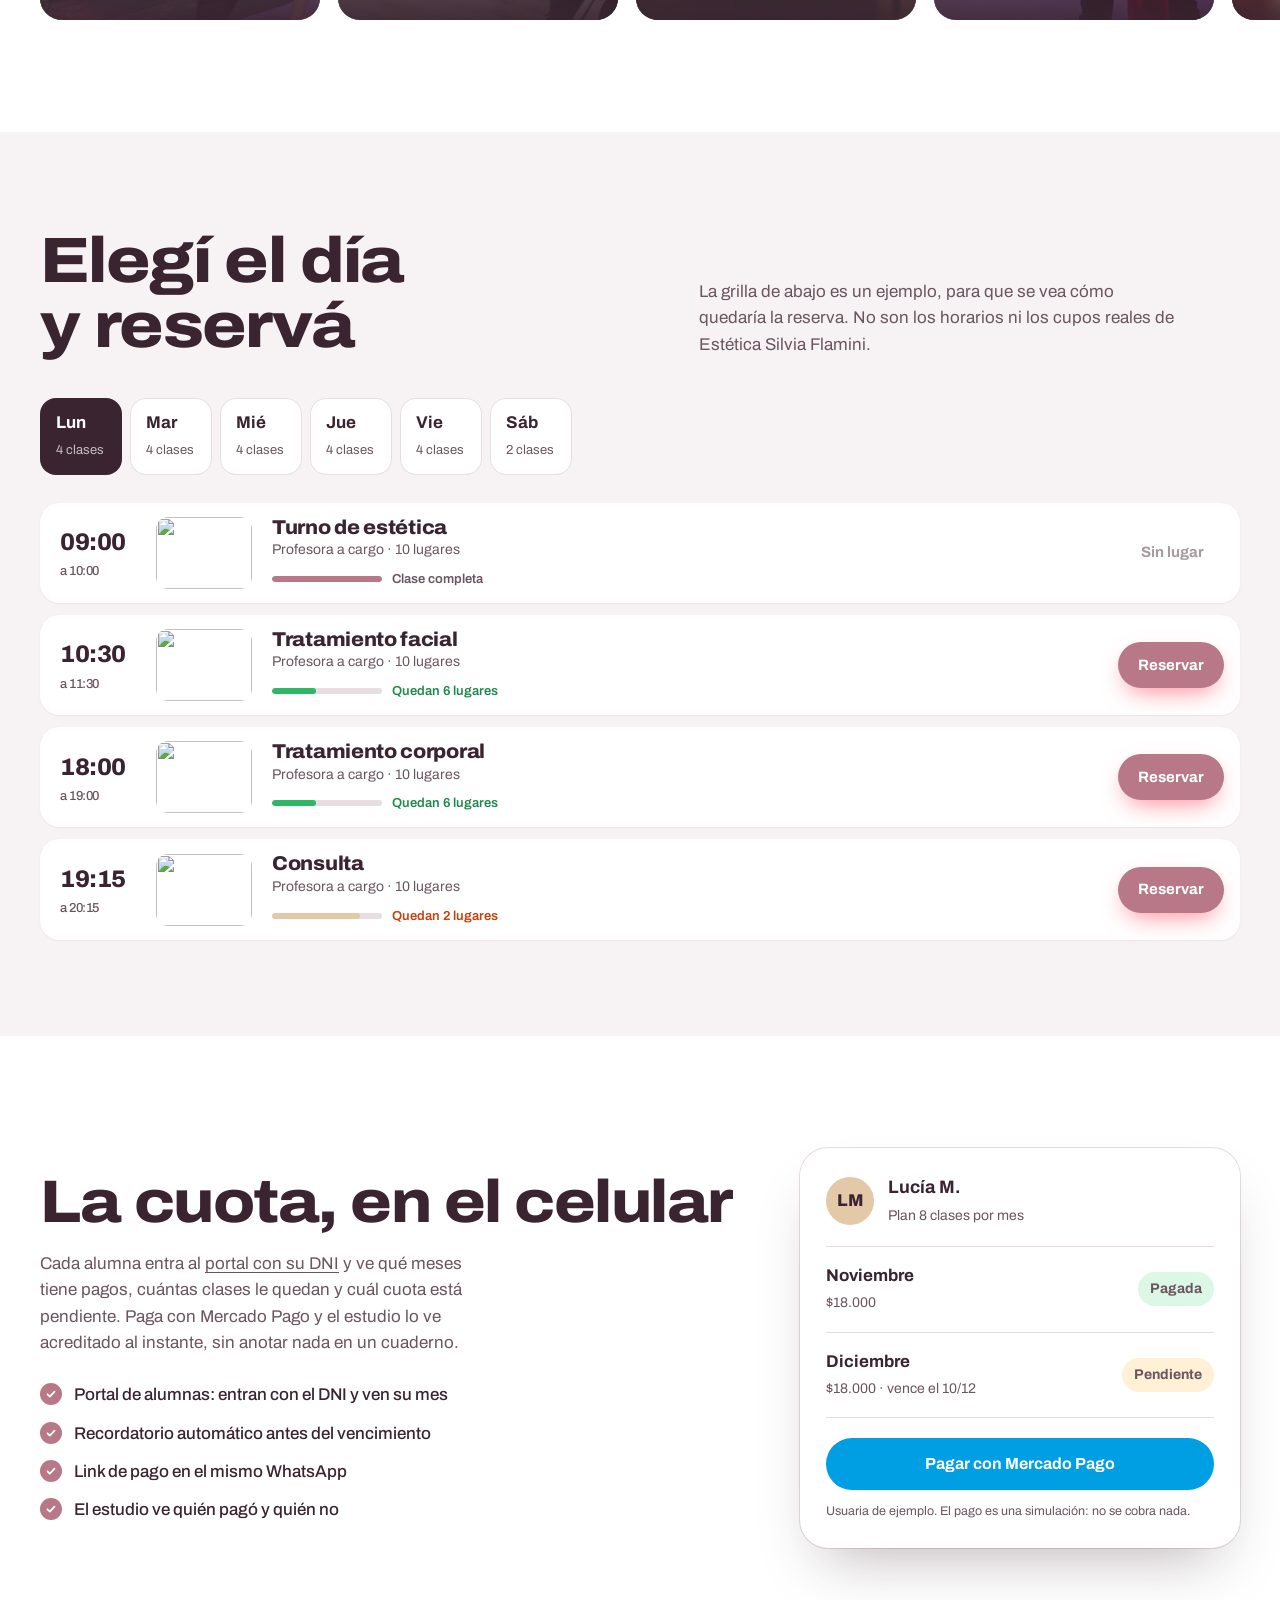
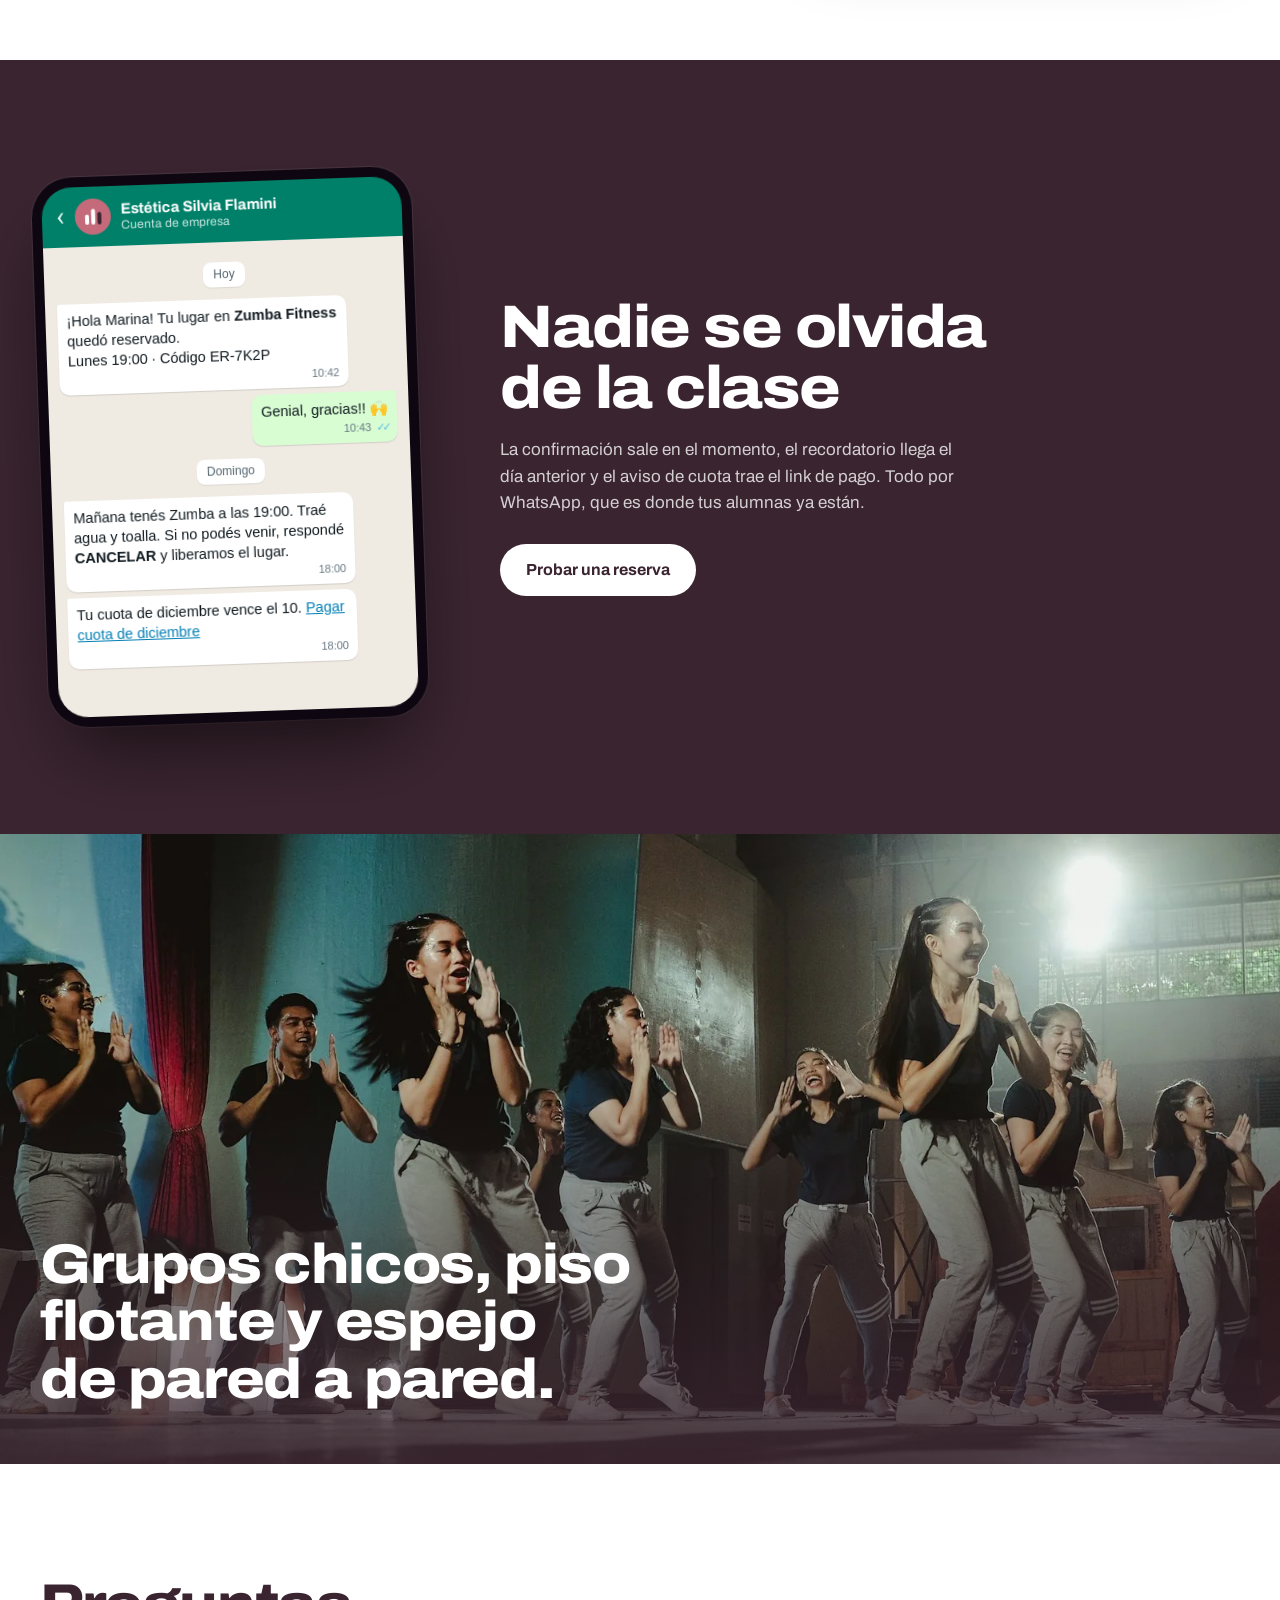
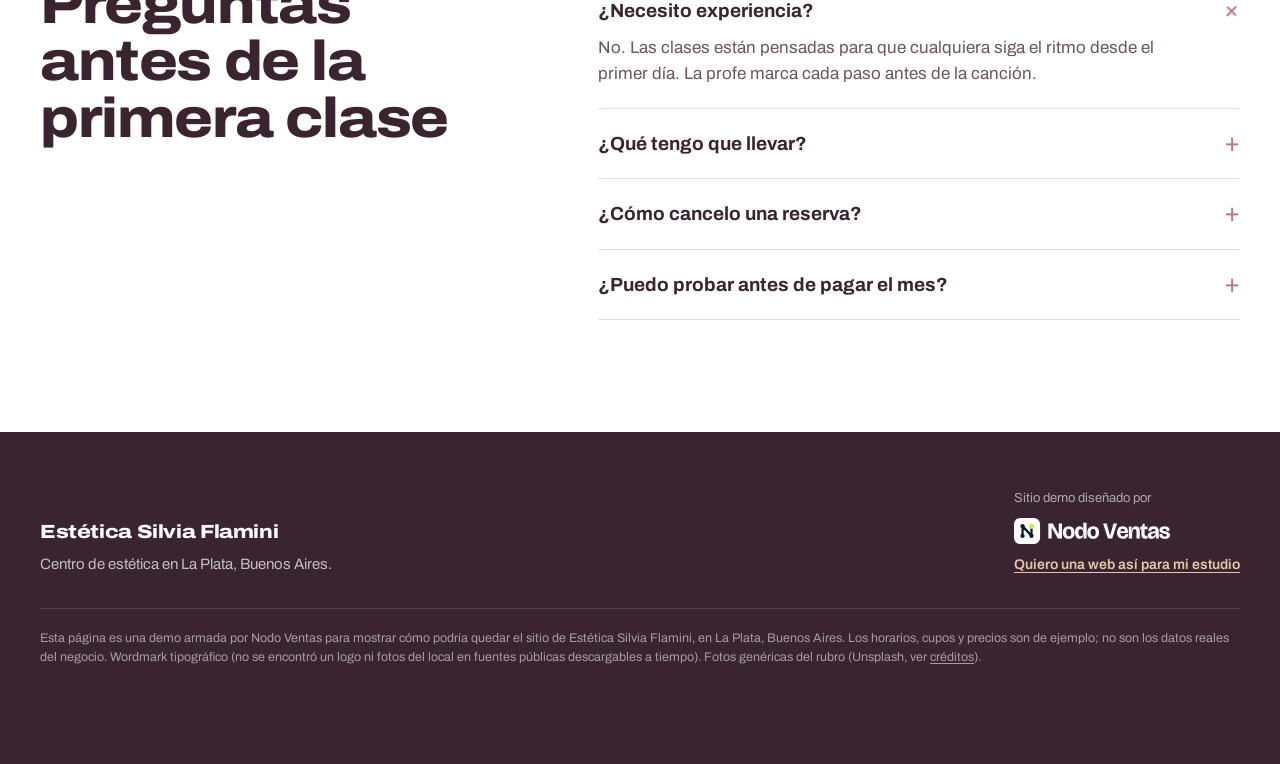
==== commit 69608319: "Demo personalizada de Nodo Ventas: demo-estetica-silvia-flamini-la-plata" ====
--- a/index.html
+++ b/index.html
@@ -20,8 +20,7 @@
   <header class="site-header" id="top">
     <div class="wrap header-inner">
       <a class="brand" href="#inicio" aria-label="Estética Silvia Flamini, inicio">
-        <svg class="brand-mark" viewBox="0 0 64 64" aria-hidden="true"><rect width="64" height="64" rx="16" fill="#C46A7A"/><rect x="15" y="26" width="8" height="22" rx="4" fill="#fff"/><rect x="28" y="14" width="8" height="34" rx="4" fill="#fff"/><rect x="41" y="22" width="8" height="26" rx="4" fill="#3A2430"/></svg>
-        <span class="brand-name">Estética Silvia Flamini</span>
+        <span class="brand-wordmark flamini" aria-hidden="true"><span class="wm-name">Silvia Flamini</span><span class="wm-sub">Estética</span></span>
       </a>
       <a class="demo-tag" href="oferta/" title="Sitio demo hecho por Nodo Ventas">Demo</a>
       <button class="menu-btn" type="button" aria-expanded="false" aria-controls="nav" aria-label="Abrir menú"><span></span><span></span></button>
@@ -175,7 +174,7 @@
         <a class="made-link" href="oferta/">Quiero una web así para mi estudio</a>
       </div>
     </div>
-    <p class="wrap legal">Esta página es una demo armada por Nodo Ventas para mostrar cómo podría quedar el sitio de Estética Silvia Flamini, en La Plata, Buenos Aires. Los horarios, cupos y precios son de ejemplo; no son los datos reales del negocio. Fotos de stock (Unsplash, ver <a href="CREDITS.md">créditos</a>).</p>
+    <p class="wrap legal">Esta página es una demo armada por Nodo Ventas para mostrar cómo podría quedar el sitio de Estética Silvia Flamini, en La Plata, Buenos Aires. Los horarios, cupos y precios son de ejemplo; no son los datos reales del negocio. Wordmark tipográfico (no se encontró un logo ni fotos del local en fuentes públicas descargables a tiempo). Fotos genéricas del rubro (Unsplash, ver <a href="CREDITS.md">créditos</a>).</p>
   </footer>
 
   <a class="wa-float" href="https://wa.me/5491100000000?text=Hola%21%20Quiero%20reservar%20una%20clase%20de%20prueba" id="btn-wa" target="_blank" rel="noopener" aria-label="Escribir por WhatsApp">
--- a/styles.css
+++ b/styles.css
@@ -1,8 +1,8 @@
 :root {
   --plum: #3A2430;
-  --plum-2: #4C3040;
-  --coral: #C46A7A;
-  --coral-ink: #A65364;
+  --plum-2: #4A3040;
+  --coral: #B87888;
+  --coral-ink: #96606E;
   --amber: #E4C9A8;
   --paper: #FFFFFF;
   --mist: #F7F3F4;
@@ -268,3 +268,16 @@
 
 .hero-inner.no-video { grid-template-columns: minmax(0, 34rem); }
 @media (max-width: 860px) { .hero-inner.no-video { grid-template-columns: 1fr; } }
+
+.brand-logo { display: block; height: 44px; width: auto; max-width: 200px; object-fit: contain; }
+.brand-logo.round { height: 48px; width: 48px; max-width: 48px; border-radius: 50%; background: #fff; object-fit: cover; box-shadow: 0 0 0 1px rgba(255,255,255,.18); }
+.brand-wordmark { display: flex; flex-direction: column; justify-content: center; line-height: 1; color: #fff; text-decoration: none; }
+.brand-wordmark .wm-name { font-weight: 600; font-size: 22px; letter-spacing: 0.01em; }
+.brand-wordmark .wm-sub { font-size: 9px; font-weight: 600; letter-spacing: 0.16em; text-transform: uppercase; opacity: .88; margin-top: 3px; }
+.brand-wordmark.better .wm-name { font-weight: 800; font-size: 23px; letter-spacing: -0.02em; text-transform: uppercase; }
+.brand-wordmark.better .wm-sub { letter-spacing: 0.18em; color: var(--coral); }
+.brand-wordmark.flamini .wm-name { font-weight: 500; font-size: 20px; letter-spacing: 0.02em; }
+@media (max-width: 720px) {
+  .brand-logo { height: 38px; max-width: 150px; }
+  .brand-wordmark .wm-name { font-size: 18px; }
+}
